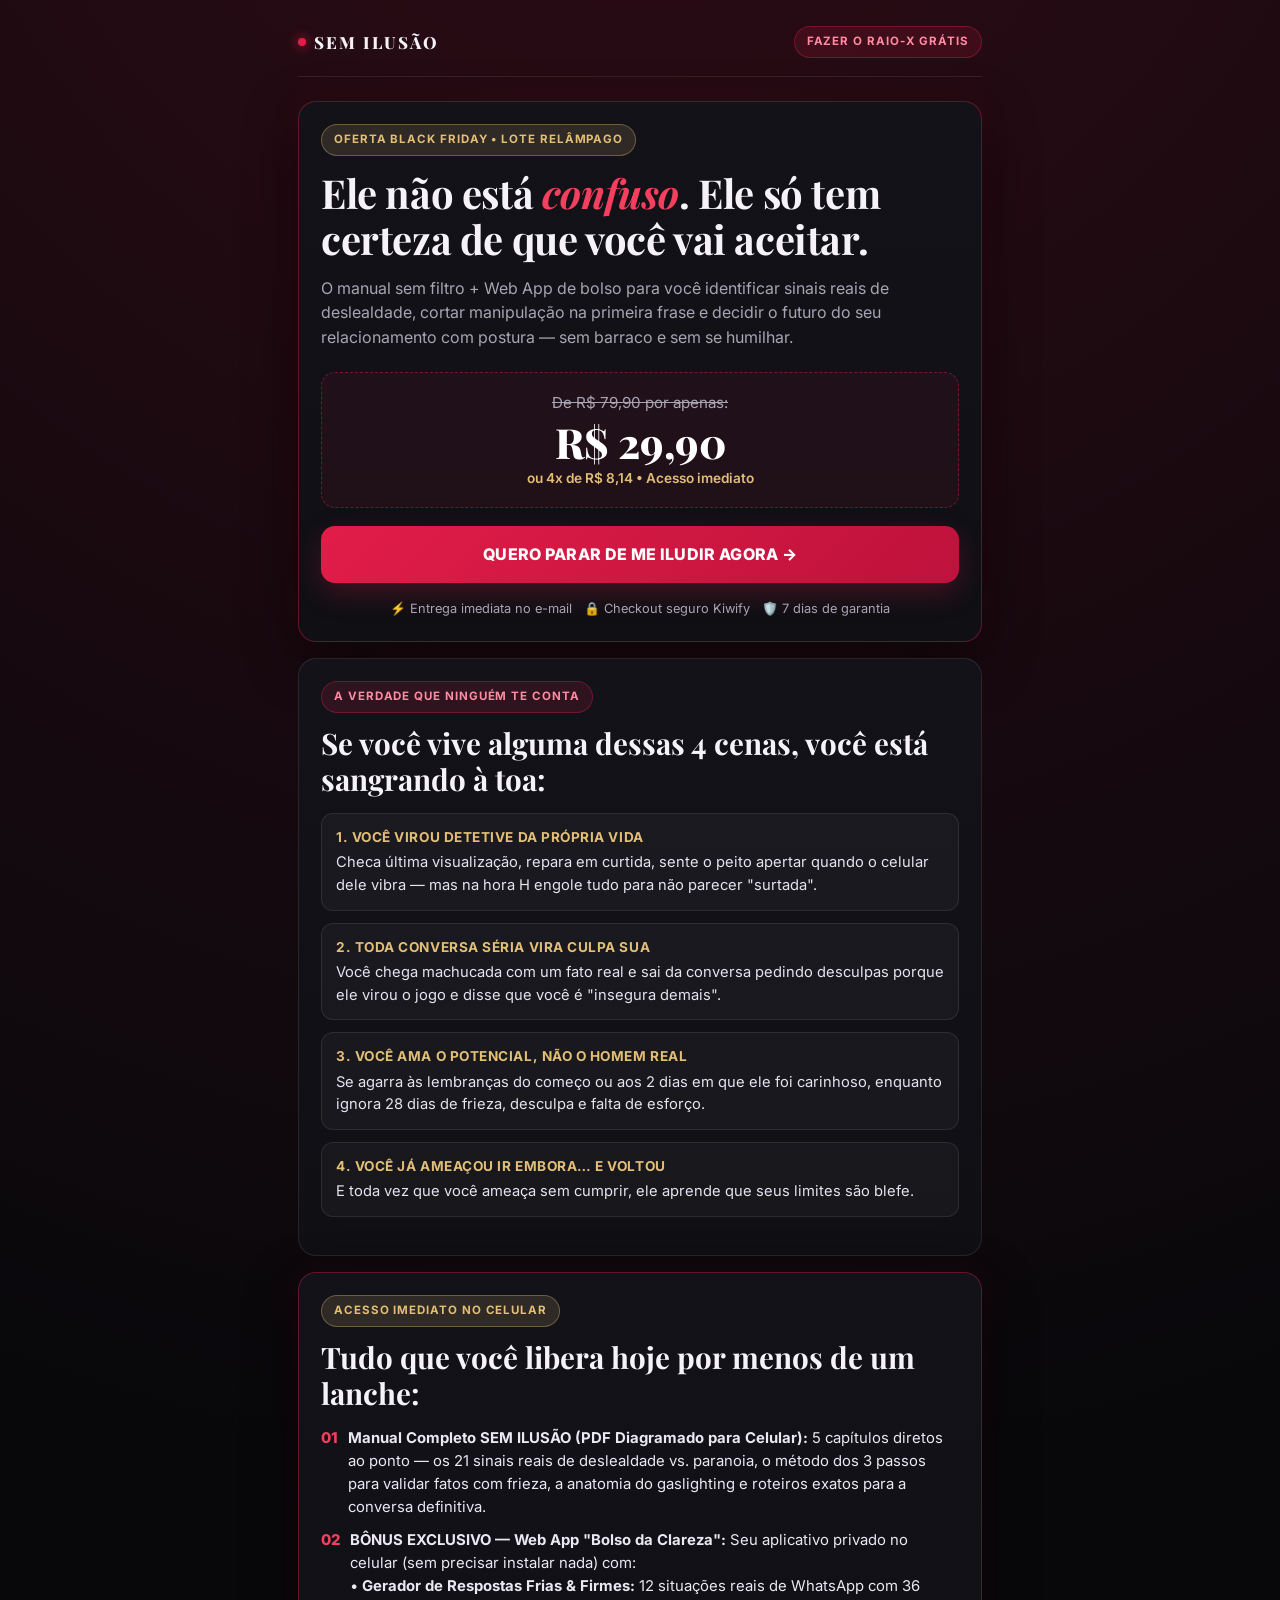
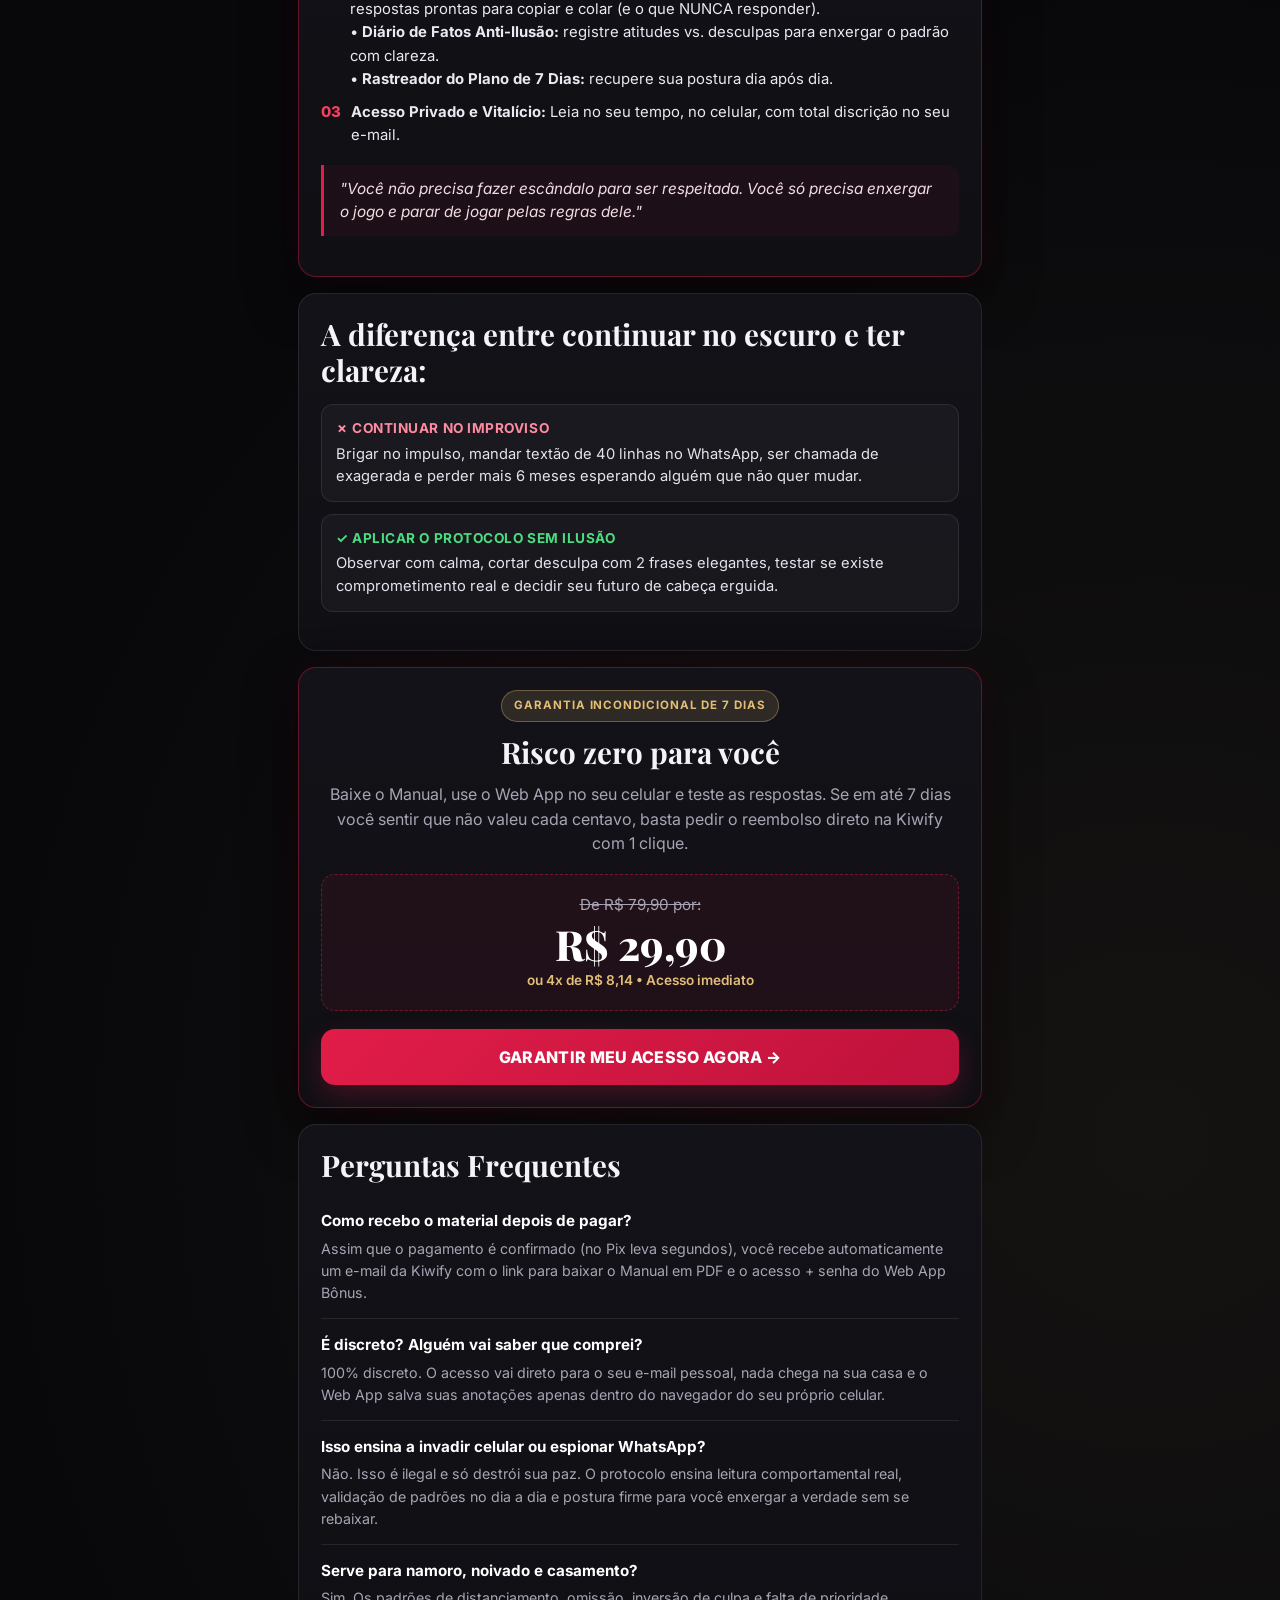
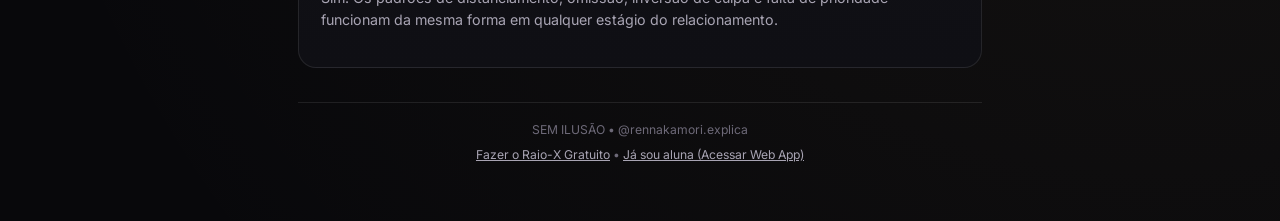
==== oferta.html @ 95fa1b6a "Publicar Raio-X da Verdade, Oferta e Web App Bolso da Clareza" ====
<!DOCTYPE html>
<html lang="pt-BR">
<head>
  <meta charset="UTF-8" />
  <meta name="viewport" content="width=device-width, initial-scale=1.0" />
  <title>SEM ILUSÃO — Manual + Web App da Mulher que Enxerga os Sinais</title>
  <meta name="description" content="Pare de ser feita de boba por desculpas bonitas. Manual prático + Web App de respostas firmes para retomar o controle emocional em 7 dias." />
  <link rel="stylesheet" href="styles.css" />
  <script src="config.js"></script>
</head>
<body>
  <main class="container container-wide">
    <header class="topbar">
      <a href="index.html" class="brand">
        <span class="brand-dot"></span>
        <span id="brand-name">SEM ILUSÃO</span>
      </a>
      <a href="index.html" class="badge" style="text-decoration:none;">FAZER O RAIO-X GRÁTIS</a>
    </header>

    <!-- HERO -->
    <section class="card card-highlight">
      <span class="badge badge-gold" id="offer-badge">OFERTA BLACK FRIDAY • LOTE RELÂMPAGO</span>
      <h1>Ele não está <em>confuso</em>. Ele só tem certeza de que você vai aceitar.</h1>
      <p class="lead">
        O manual sem filtro + Web App de bolso para você identificar sinais reais de deslealdade, cortar manipulação na primeira frase e decidir o futuro do seu relacionamento com postura — sem barraco e sem se humilhar.
      </p>

      <div class="price-box">
        <div class="price-old">De <span class="price-old-val">R$ 79,90</span> por apenas:</div>
        <div class="price-now price-now-val">R$ 29,90</div>
        <div class="price-sub price-sub-val">ou 4x de R$ 8,14 • Pagamento único • Acesso vitalício</div>
      </div>

      <a href="#" class="btn btn-primary pulse checkout-link" target="_blank" rel="noopener">
        QUERO PARAR DE ME ILUDIR AGORA →
      </a>

      <div class="trust-row">
        <span>⚡ Entrega imediata no e-mail</span>
        <span>🔒 Checkout seguro Kiwify</span>
        <span>🛡️ 7 dias de garantia</span>
      </div>
    </section>

    <!-- DOR REAL -->
    <section class="card">
      <span class="badge">A VERDADE QUE NINGUÉM TE CONTA</span>
      <h2 style="margin-top:12px;">Se você vive alguma dessas 4 cenas, você está sangrando à toa:</h2>
      <ul class="insight-list">
        <li>
          <strong>1. Você virou detetive da própria vida</strong>
          Checa última visualização, repara em curtida, sente o peito apertar quando o celular dele vibra — mas na hora H engole tudo para não parecer "surtada".
        </li>
        <li>
          <strong>2. Toda conversa séria vira culpa sua</strong>
          Você chega machucada com um fato real e sai da conversa pedindo desculpas porque ele virou o jogo e disse que você é "insegura demais".
        </li>
        <li>
          <strong>3. Você ama o potencial, não o homem real</strong>
          Se agarra às lembranças do começo ou aos 2 dias em que ele foi carinhoso, enquanto ignora 28 dias de frieza, desculpa e falta de esforço.
        </li>
        <li>
          <strong>4. Você já ameaçou ir embora… e voltou</strong>
          E toda vez que você ameaça sem cumprir, ele aprende que seus limites são blefe.
        </li>
      </ul>
    </section>

    <!-- O QUE VEM DENTRO -->
    <section class="card card-highlight">
      <span class="badge badge-gold">ACESSO IMEDIATO NO CELULAR</span>
      <h2 style="margin-top:12px;">Tudo que você libera hoje por menos de um lanche:</h2>

      <ul class="check-list">
        <li>
          <span class="check-icon">01</span>
          <div>
            <strong>Manual Completo SEM ILUSÃO (PDF Diagramado para Celular):</strong>
            5 capítulos diretos ao ponto — os 21 sinais reais de deslealdade vs. paranoia, o método dos 3 passos para validar fatos com frieza, a anatomia do gaslighting e roteiros exatos para a conversa definitiva.
          </div>
        </li>
        <li>
          <span class="check-icon">02</span>
          <div>
            <strong>BÔNUS EXCLUSIVO — Web App "Bolso da Clareza":</strong>
            Seu aplicativo privado no celular (sem precisar instalar nada) com:
            <br>• <strong>Gerador de Respostas Frias & Firmes:</strong> 12 situações reais de WhatsApp com 36 respostas prontas para copiar e colar (e o que NUNCA responder).
            <br>• <strong>Diário de Fatos Anti-Ilusão:</strong> registre atitudes vs. desculpas para enxergar o padrão com clareza.
            <br>• <strong>Rastreador do Plano de 7 Dias:</strong> recupere sua postura dia após dia.
          </div>
        </li>
        <li>
          <span class="check-icon">03</span>
          <div>
            <strong>Acesso Privado e Vitalício:</strong>
            Leia no seu tempo, no celular, com total discrição no seu e-mail.
          </div>
        </li>
      </ul>

      <div class="quote-box">
        "Você não precisa fazer escândalo para ser respeitada. Você só precisa enxergar o jogo e parar de jogar pelas regras dele."
      </div>
    </section>

    <!-- COMPARAÇÃO -->
    <section class="card">
      <h2>A diferença entre continuar no escuro e ter clareza:</h2>
      <ul class="insight-list">
        <li>
          <strong style="color:#ff8aa2;">✗ Continuar no improviso</strong>
          Brigar no impulso, mandar textão de 40 linhas no WhatsApp, ser chamada de exagerada e perder mais 6 meses esperando alguém que não quer mudar.
        </li>
        <li>
          <strong style="color:#4ade80;">✓ Aplicar o Protocolo Sem Ilusão</strong>
          Observar com calma, cortar desculpa com 2 frases elegantes, testar se existe comprometimento real e decidir seu futuro de cabeça erguida.
        </li>
      </ul>
    </section>

    <!-- OFERTA FINAL + GARANTIA -->
    <section class="card card-highlight" style="text-align:center;">
      <span class="badge badge-gold">GARANTIA INCONDICIONAL DE 7 DIAS</span>
      <h2 style="margin-top:12px;">Risco zero para você</h2>
      <p class="lead" style="margin-bottom:14px;">
        Baixe o Manual, use o Web App no seu celular e teste as respostas. Se em até 7 dias você sentir que não valeu cada centavo, basta pedir o reembolso direto na Kiwify com 1 clique.
      </p>

      <div class="price-box">
        <div class="price-old">De <span class="price-old-val">R$ 79,90</span> por:</div>
        <div class="price-now price-now-val">R$ 29,90</div>
        <div class="price-sub price-sub-val">ou 4x de R$ 8,14 • Pix ou Cartão</div>
      </div>

      <a href="#" class="btn btn-primary pulse checkout-link" target="_blank" rel="noopener">
        GARANTIR MEU ACESSO AGORA →
      </a>
    </section>

    <!-- FAQ -->
    <section class="card">
      <h2>Perguntas Frequentes</h2>
      <div class="faq-item">
        <div class="faq-q">Como recebo o material depois de pagar?</div>
        <div class="faq-a">Assim que o pagamento é confirmado (no Pix leva segundos), você recebe automaticamente um e-mail da Kiwify com o link para baixar o Manual em PDF e o acesso + senha do Web App Bônus.</div>
      </div>
      <div class="faq-item">
        <div class="faq-q">É discreto? Alguém vai saber que comprei?</div>
        <div class="faq-a">100% discreto. O acesso vai direto para o seu e-mail pessoal, nada chega na sua casa e o Web App salva suas anotações apenas dentro do navegador do seu próprio celular.</div>
      </div>
      <div class="faq-item">
        <div class="faq-q">Isso ensina a invadir celular ou espionar WhatsApp?</div>
        <div class="faq-a">Não. Isso é ilegal e só destrói sua paz. O protocolo ensina leitura comportamental real, validação de padrões no dia a dia e postura firme para você enxergar a verdade sem se rebaixar.</div>
      </div>
      <div class="faq-item">
        <div class="faq-q">Serve para namoro, noivado e casamento?</div>
        <div class="faq-a">Sim. Os padrões de distanciamento, omissão, inversão de culpa e falta de prioridade funcionam da mesma forma em qualquer estágio do relacionamento.</div>
      </div>
    </section>

    <footer class="footer">
      <p><span id="footer-brand">SEM ILUSÃO</span> • <span id="footer-handle">@seuperfil</span></p>
      <p style="margin-top:6px;"><a href="index.html">Fazer o Raio-X Gratuito</a> • <a href="app-membros.html">Já sou aluna (Acessar Web App)</a></p>
    </footer>
  </main>

  <script>
    const CFG = window.APP_CONFIG || {};
    document.getElementById('brand-name').textContent = CFG.MARCA || 'SEM ILUSÃO';
    document.getElementById('footer-brand').textContent = CFG.MARCA || 'SEM ILUSÃO';
    document.getElementById('footer-handle').textContent = CFG.PERFIL_HANDLE || '';
    document.getElementById('offer-badge').textContent = CFG.SELO_OFERTA || 'OFERTA RELÂMPAGO';

    document.querySelectorAll('.price-old-val').forEach(el => el.textContent = CFG.PRECO_ANTIGO || 'R$ 79,90');
    document.querySelectorAll('.price-now-val').forEach(el => el.textContent = CFG.PRECO_ATUAL || 'R$ 29,90');
    document.querySelectorAll('.price-sub-val').forEach(el => el.textContent = (CFG.PARCELAMENTO || 'ou 4x de R$ 8,14') + ' • Acesso imediato');

    document.querySelectorAll('.checkout-link').forEach(link => {
      link.href = CFG.CHECKOUT_URL || '#';
      link.addEventListener('click', (e) => {
        if (!CFG.CHECKOUT_URL || CFG.CHECKOUT_URL.includes('SEU-LINK-AQUI')) {
          e.preventDefault();
          alert('Aviso da criadora: cole o seu link de checkout da Kiwify no arquivo site/config.js!');
        }
      });
    });
  </script>
</body>
</html>
---- styles.css ----
@import url('https://fonts.googleapis.com/css2?family=Inter:wght@400;500;600;700;800&family=Playfair+Display:ital,wght@0,600;0,700;0,800;1,600&display=swap');

:root {
  --bg: #08080b;
  --surface: #121218;
  --surface-2: #191922;
  --border: rgba(255, 255, 255, 0.09);
  --border-strong: rgba(225, 29, 72, 0.4);
  --text: #f5f3f7;
  --muted: #a8a4b3;
  --crimson: #e11d48;
  --crimson-bright: #f43f5e;
  --crimson-glow: rgba(225, 29, 72, 0.25);
  --gold: #e2be76;
  --gold-soft: rgba(226, 190, 118, 0.14);
  --green: #22c55e;
  --amber: #f59e0b;
  --radius: 18px;
}

* {
  box-sizing: border-box;
  margin: 0;
  padding: 0;
}

html, body {
  background: var(--bg);
  color: var(--text);
  font-family: 'Inter', -apple-system, BlinkMacSystemFont, sans-serif;
  line-height: 1.55;
  -webkit-font-smoothing: antialiased;
  min-height: 100vh;
}

body {
  background-image:
    radial-gradient(circle at 50% -10%, rgba(225, 29, 72, 0.18), transparent 48%),
    radial-gradient(circle at 90% 80%, rgba(226, 190, 118, 0.06), transparent 40%);
}

.container {
  width: 100%;
  max-width: 540px;
  margin: 0 auto;
  padding: 20px 18px 56px;
}

.container-wide {
  max-width: 720px;
}

.serif {
  font-family: 'Playfair Display', Georgia, serif;
}

.topbar {
  display: flex;
  align-items: center;
  justify-content: space-between;
  padding: 6px 0 18px;
  border-bottom: 1px solid var(--border);
  margin-bottom: 24px;
}

.brand {
  font-family: 'Playfair Display', serif;
  font-weight: 800;
  font-size: 1.05rem;
  letter-spacing: 0.12em;
  text-transform: uppercase;
  color: var(--text);
  display: flex;
  align-items: center;
  gap: 8px;
  text-decoration: none;
}

.brand-dot {
  width: 8px;
  height: 8px;
  border-radius: 50%;
  background: var(--crimson);
  box-shadow: 0 0 12px var(--crimson);
}

.badge {
  display: inline-flex;
  align-items: center;
  gap: 6px;
  font-size: 0.72rem;
  font-weight: 700;
  letter-spacing: 0.08em;
  text-transform: uppercase;
  padding: 6px 12px;
  border-radius: 999px;
  background: rgba(225, 29, 72, 0.14);
  border: 1px solid rgba(225, 29, 72, 0.35);
  color: #ff8aa2;
}

.badge-gold {
  background: var(--gold-soft);
  border-color: rgba(226, 190, 118, 0.35);
  color: var(--gold);
}

h1 {
  font-family: 'Playfair Display', serif;
  font-size: clamp(1.85rem, 6.2vw, 2.5rem);
  line-height: 1.15;
  font-weight: 700;
  letter-spacing: -0.01em;
  margin-top: 14px;
  margin-bottom: 14px;
}

h1 em, h2 em {
  font-style: italic;
  color: var(--crimson-bright);
}

h2 {
  font-family: 'Playfair Display', serif;
  font-size: clamp(1.4rem, 4.8vw, 1.85rem);
  line-height: 1.22;
  margin-bottom: 12px;
}

h3 {
  font-size: 1.05rem;
  font-weight: 700;
  margin-bottom: 6px;
}

.lead {
  color: var(--muted);
  font-size: 1rem;
  margin-bottom: 22px;
}

.card {
  background: linear-gradient(180deg, var(--surface) 0%, #0f0f14 100%);
  border: 1px solid var(--border);
  border-radius: var(--radius);
  padding: 22px;
  margin-bottom: 16px;
}

.card-highlight {
  border-color: var(--border-strong);
  box-shadow: 0 18px 50px rgba(0, 0, 0, 0.55), 0 0 32px rgba(225, 29, 72, 0.08);
}

.btn {
  display: inline-flex;
  align-items: center;
  justify-content: center;
  gap: 8px;
  width: 100%;
  padding: 16px 22px;
  border-radius: 14px;
  border: none;
  font-family: 'Inter', sans-serif;
  font-size: 1rem;
  font-weight: 800;
  letter-spacing: 0.02em;
  cursor: pointer;
  text-decoration: none;
  transition: transform 0.16s ease, box-shadow 0.2s ease, background 0.2s ease;
}

.btn-primary {
  background: linear-gradient(135deg, var(--crimson) 0%, #be123c 100%);
  color: #ffffff;
  box-shadow: 0 10px 28px var(--crimson-glow);
}

.btn-primary:hover {
  transform: translateY(-2px);
  background: linear-gradient(135deg, var(--crimson-bright) 0%, var(--crimson) 100%);
  box-shadow: 0 14px 36px rgba(225, 29, 72, 0.42);
}

.btn-primary:active {
  transform: translateY(0);
}

.btn-ghost {
  background: rgba(255, 255, 255, 0.05);
  color: var(--text);
  border: 1px solid var(--border);
  font-weight: 600;
}

.btn-ghost:hover {
  background: rgba(255, 255, 255, 0.09);
}

.btn-sm {
  padding: 10px 14px;
  font-size: 0.85rem;
  width: auto;
  border-radius: 10px;
}

.trust-row {
  display: flex;
  flex-wrap: wrap;
  gap: 12px;
  justify-content: center;
  margin-top: 16px;
  color: var(--muted);
  font-size: 0.8rem;
}

.trust-row span {
  display: inline-flex;
  align-items: center;
  gap: 5px;
}

/* Quiz Progress */
.progress-wrap {
  margin-bottom: 20px;
}

.progress-meta {
  display: flex;
  justify-content: space-between;
  font-size: 0.8rem;
  color: var(--muted);
  margin-bottom: 8px;
  font-weight: 600;
}

.progress-track {
  width: 100%;
  height: 7px;
  border-radius: 999px;
  background: rgba(255, 255, 255, 0.08);
  overflow: hidden;
}

.progress-fill {
  height: 100%;
  width: 0%;
  background: linear-gradient(90deg, var(--crimson), var(--gold));
  border-radius: 999px;
  transition: width 0.35s ease;
}

.question-title {
  font-family: 'Playfair Display', serif;
  font-size: 1.4rem;
  line-height: 1.3;
  margin-bottom: 18px;
}

.options-list {
  display: flex;
  flex-direction: column;
  gap: 11px;
}

.option-btn {
  text-align: left;
  background: var(--surface-2);
  border: 1px solid var(--border);
  color: var(--text);
  padding: 15px 16px;
  border-radius: 14px;
  font-family: 'Inter', sans-serif;
  font-size: 0.95rem;
  line-height: 1.4;
  cursor: pointer;
  transition: border-color 0.18s ease, background 0.18s ease, transform 0.12s ease;
  display: flex;
  align-items: flex-start;
  gap: 12px;
}

.option-btn:hover {
  border-color: rgba(225, 29, 72, 0.65);
  background: rgba(225, 29, 72, 0.09);
  transform: translateX(3px);
}

.option-letter {
  flex-shrink: 0;
  width: 26px;
  height: 26px;
  border-radius: 8px;
  background: rgba(255, 255, 255, 0.06);
  color: var(--gold);
  font-size: 0.78rem;
  font-weight: 800;
  display: grid;
  place-items: center;
  margin-top: 1px;
}

.micro-note {
  margin-top: 16px;
  padding: 12px 14px;
  border-radius: 12px;
  background: rgba(226, 190, 118, 0.09);
  border-left: 3px solid var(--gold);
  font-size: 0.86rem;
  color: #f3dfb3;
  min-height: 46px;
  display: flex;
  align-items: center;
}

/* Loading screen */
.analyzer-box {
  text-align: center;
  padding: 40px 20px;
}

.spinner {
  width: 54px;
  height: 54px;
  border-radius: 50%;
  border: 3px solid rgba(255, 255, 255, 0.1);
  border-top-color: var(--crimson);
  border-right-color: var(--gold);
  margin: 0 auto 20px;
  animation: spin 0.9s linear infinite;
}

@keyframes spin {
  to { transform: rotate(360deg); }
}

/* Result Gauge */
.score-header {
  text-align: center;
  margin-bottom: 18px;
}

.score-number {
  font-family: 'Playfair Display', serif;
  font-size: 3.4rem;
  font-weight: 800;
  line-height: 1;
  margin: 8px 0 4px;
}

.score-bar {
  height: 12px;
  border-radius: 999px;
  background: linear-gradient(90deg, #22c55e 0%, #f59e0b 52%, #e11d48 100%);
  position: relative;
  margin: 18px 0 10px;
}

.score-marker {
  position: absolute;
  top: -5px;
  width: 22px;
  height: 22px;
  border-radius: 50%;
  background: #fff;
  border: 4px solid var(--bg);
  box-shadow: 0 0 14px rgba(255, 255, 255, 0.7);
  transform: translateX(-50%);
  transition: left 0.8s cubic-bezier(0.22, 1, 0.36, 1);
}

.insight-list {
  list-style: none;
  display: flex;
  flex-direction: column;
  gap: 12px;
  margin: 16px 0;
}

.insight-list li {
  background: rgba(255, 255, 255, 0.035);
  border: 1px solid var(--border);
  border-radius: 12px;
  padding: 13px 14px;
  font-size: 0.92rem;
  color: #e6e2ee;
}

.insight-list li strong {
  color: var(--gold);
  display: block;
  margin-bottom: 3px;
  font-size: 0.85rem;
  text-transform: uppercase;
  letter-spacing: 0.04em;
}

/* Offer Box */
.price-box {
  background: rgba(225, 29, 72, 0.08);
  border: 1px dashed rgba(225, 29, 72, 0.45);
  border-radius: 14px;
  padding: 18px;
  text-align: center;
  margin: 18px 0;
}

.price-old {
  text-decoration: line-through;
  color: var(--muted);
  font-size: 0.95rem;
}

.price-now {
  font-family: 'Playfair Display', serif;
  font-size: 2.6rem;
  font-weight: 800;
  color: #ffffff;
  line-height: 1.1;
  margin: 4px 0;
}

.price-sub {
  font-size: 0.85rem;
  color: var(--gold);
  font-weight: 600;
}

.check-list {
  list-style: none;
  display: flex;
  flex-direction: column;
  gap: 10px;
  margin: 16px 0;
}

.check-list li {
  display: flex;
  gap: 10px;
  font-size: 0.93rem;
  color: #ebe8f2;
}

.check-icon {
  color: var(--crimson-bright);
  font-weight: 800;
  flex-shrink: 0;
}

.quote-box {
  border-left: 3px solid var(--crimson);
  padding: 12px 16px;
  background: rgba(225, 29, 72, 0.06);
  border-radius: 0 12px 12px 0;
  font-style: italic;
  color: #f3dbe2;
  margin: 18px 0;
  font-size: 0.96rem;
}

.faq-item {
  border-bottom: 1px solid var(--border);
  padding: 14px 0;
}

.faq-item:last-child {
  border-bottom: none;
}

.faq-q {
  font-weight: 700;
  font-size: 0.95rem;
  margin-bottom: 5px;
  color: #fff;
}

.faq-a {
  color: var(--muted);
  font-size: 0.89rem;
}

.hidden {
  display: none !important;
}

.footer {
  text-align: center;
  color: #6d6978;
  font-size: 0.76rem;
  margin-top: 34px;
  padding-top: 18px;
  border-top: 1px solid var(--border);
}

.footer a {
  color: var(--muted);
  text-decoration: underline;
}

.pulse {
  animation: pulseBtn 2.2s infinite;
}

@keyframes pulseBtn {
  0%, 100% { box-shadow: 0 10px 28px rgba(225, 29, 72, 0.32); }
  50% { box-shadow: 0 12px 38px rgba(225, 29, 72, 0.62); }
}

.toast {
  position: fixed;
  bottom: 22px;
  left: 50%;
  transform: translateX(-50%);
  background: #1f1f2b;
  border: 1px solid var(--gold);
  color: #fff;
  padding: 11px 18px;
  border-radius: 12px;
  font-size: 0.88rem;
  font-weight: 600;
  z-index: 999;
  box-shadow: 0 12px 30px rgba(0,0,0,0.6);
}
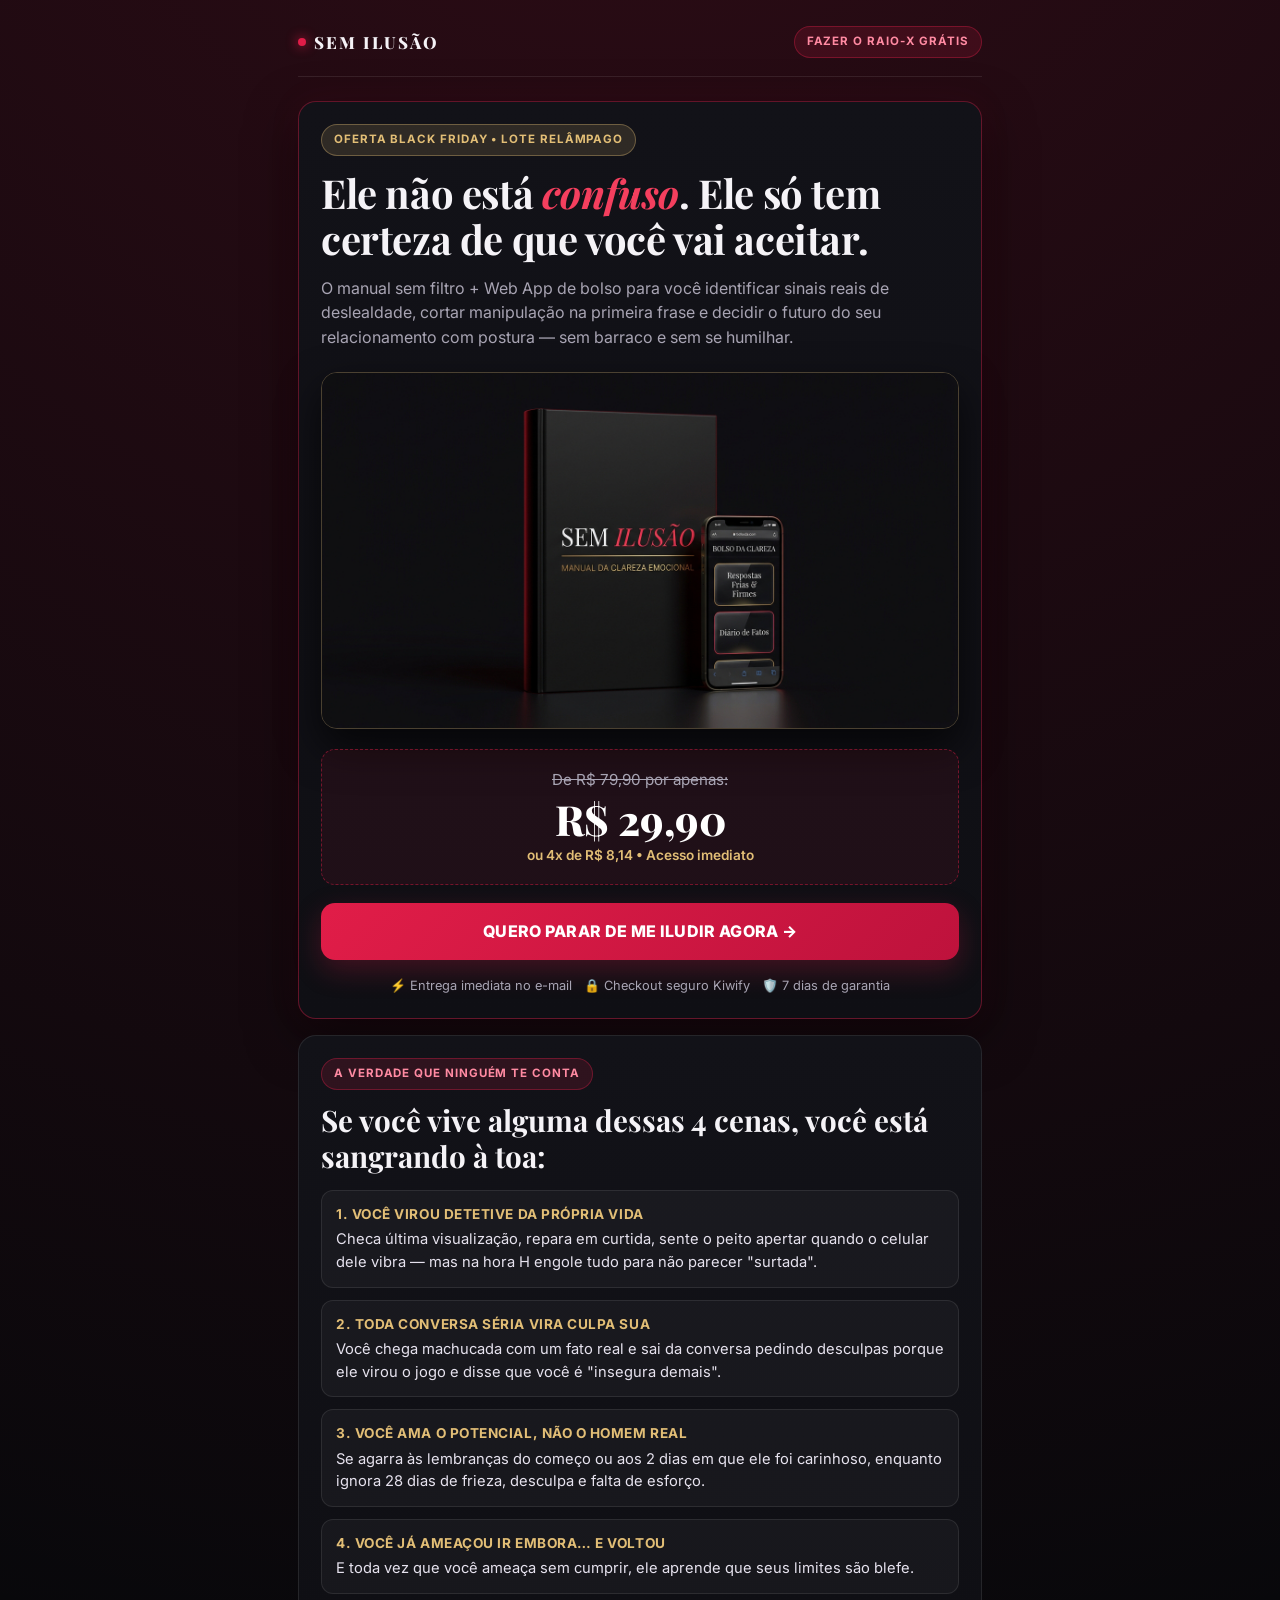
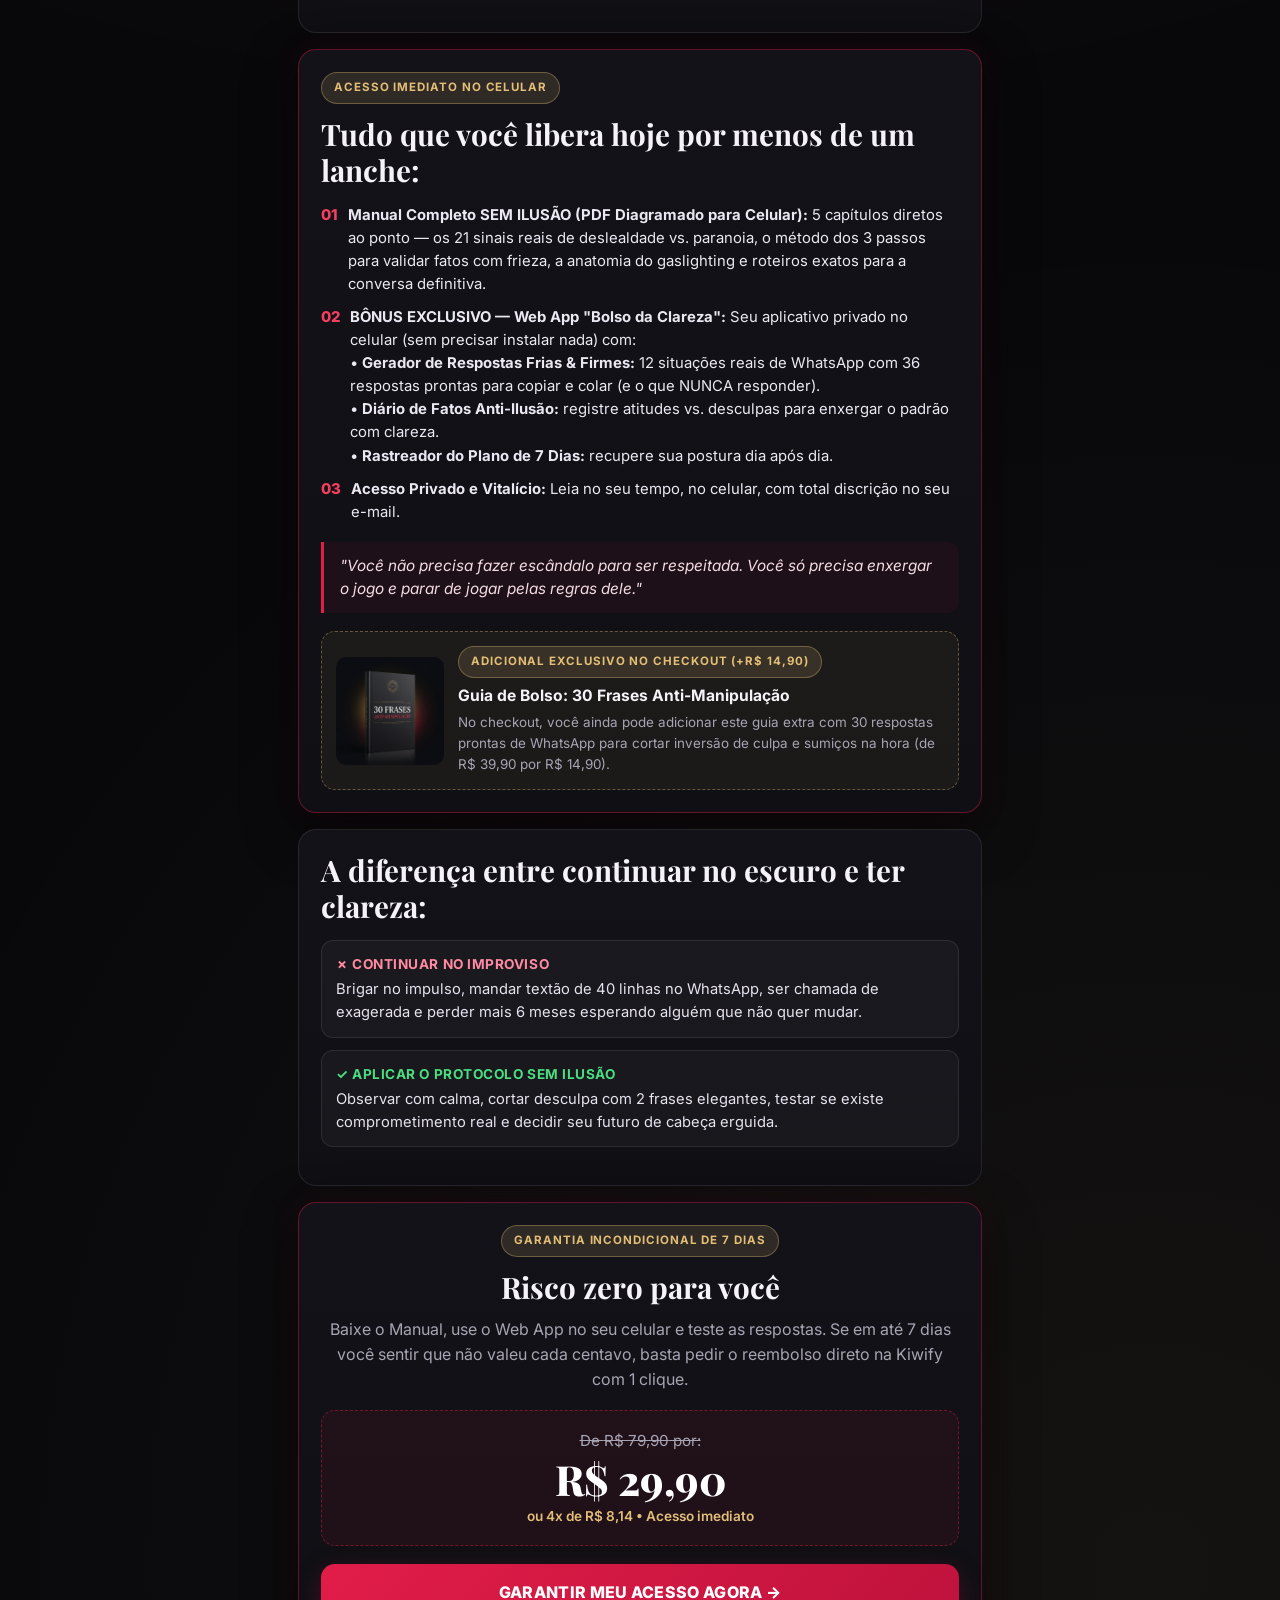
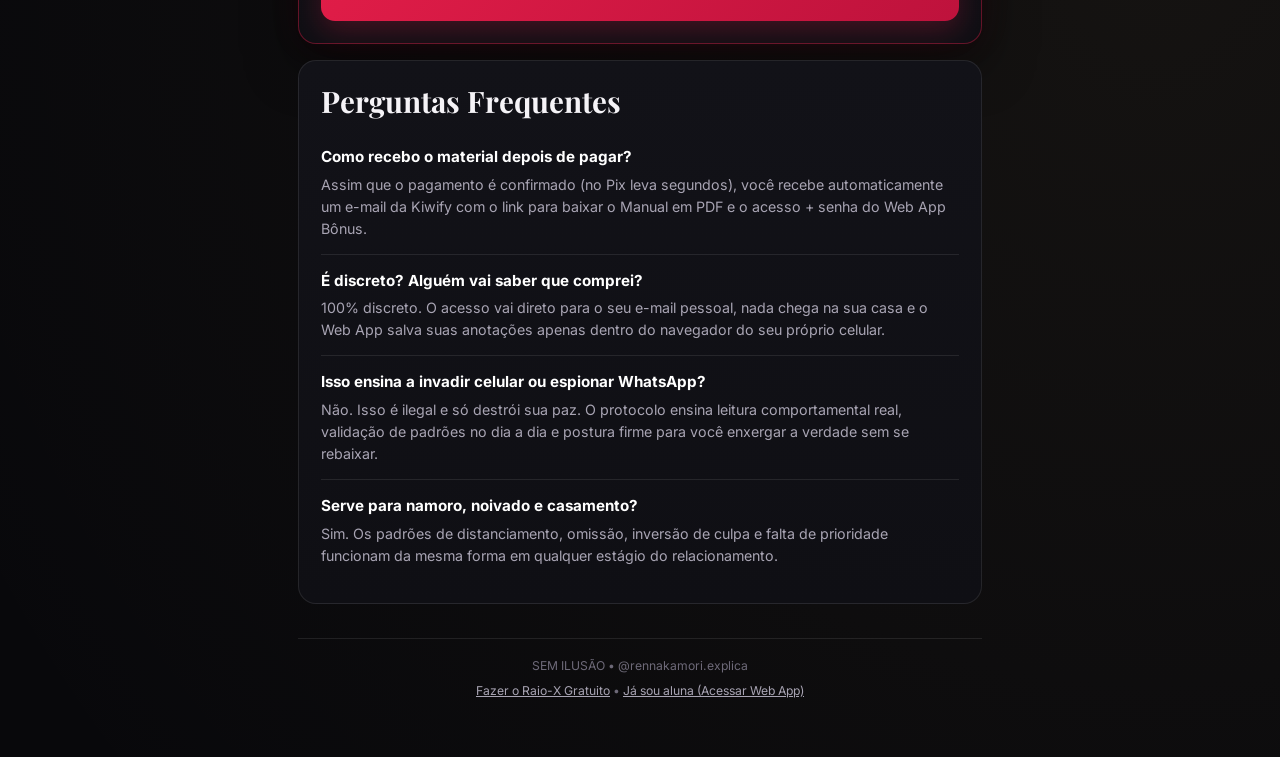
==== commit cd50e849: "Adicionar mockups 3D profissionais na pagina de vendas e no quiz" ====
--- a/oferta.html
+++ b/oferta.html
@@ -26,6 +26,10 @@
         O manual sem filtro + Web App de bolso para você identificar sinais reais de deslealdade, cortar manipulação na primeira frase e decidir o futuro do seu relacionamento com postura — sem barraco e sem se humilhar.
       </p>
 
+      <div style="margin: 18px 0 20px; border-radius: 16px; overflow: hidden; border: 1px solid rgba(226,190,118,0.28); box-shadow: 0 18px 40px rgba(0,0,0,0.65);">
+        <img src="mockup-bundle.jpg" alt="Mockup 3D Manual Sem Ilusão + Web App Bolso da Clareza" style="width:100%; display:block;" />
+      </div>
+
       <div class="price-box">
         <div class="price-old">De <span class="price-old-val">R$ 79,90</span> por apenas:</div>
         <div class="price-now price-now-val">R$ 29,90</div>
@@ -101,6 +105,15 @@
 
       <div class="quote-box">
         "Você não precisa fazer escândalo para ser respeitada. Você só precisa enxergar o jogo e parar de jogar pelas regras dele."
+      </div>
+
+      <div style="display:flex; gap:14px; align-items:center; flex-wrap:wrap; background:rgba(226,190,118,0.06); border:1px dashed rgba(226,190,118,0.38); border-radius:14px; padding:14px; margin-top:16px;">
+        <img src="mockup-orderbump.jpg" alt="Guia de Bolso 30 Frases Anti-Manipulação" style="width:108px; height:108px; object-fit:cover; border-radius:10px; flex-shrink:0;" />
+        <div style="flex:1; min-width:200px;">
+          <span class="badge badge-gold" style="margin-bottom:6px;">ADICIONAL EXCLUSIVO NO CHECKOUT (+R$ 14,90)</span>
+          <h3 style="margin-bottom:4px; font-size:0.98rem;">Guia de Bolso: 30 Frases Anti-Manipulação</h3>
+          <p style="font-size:0.84rem; color:var(--muted); margin:0;">No checkout, você ainda pode adicionar este guia extra com 30 respostas prontas de WhatsApp para cortar inversão de culpa e sumiços na hora (de R$ 39,90 por R$ 14,90).</p>
+        </div>
       </div>
     </section>
 
